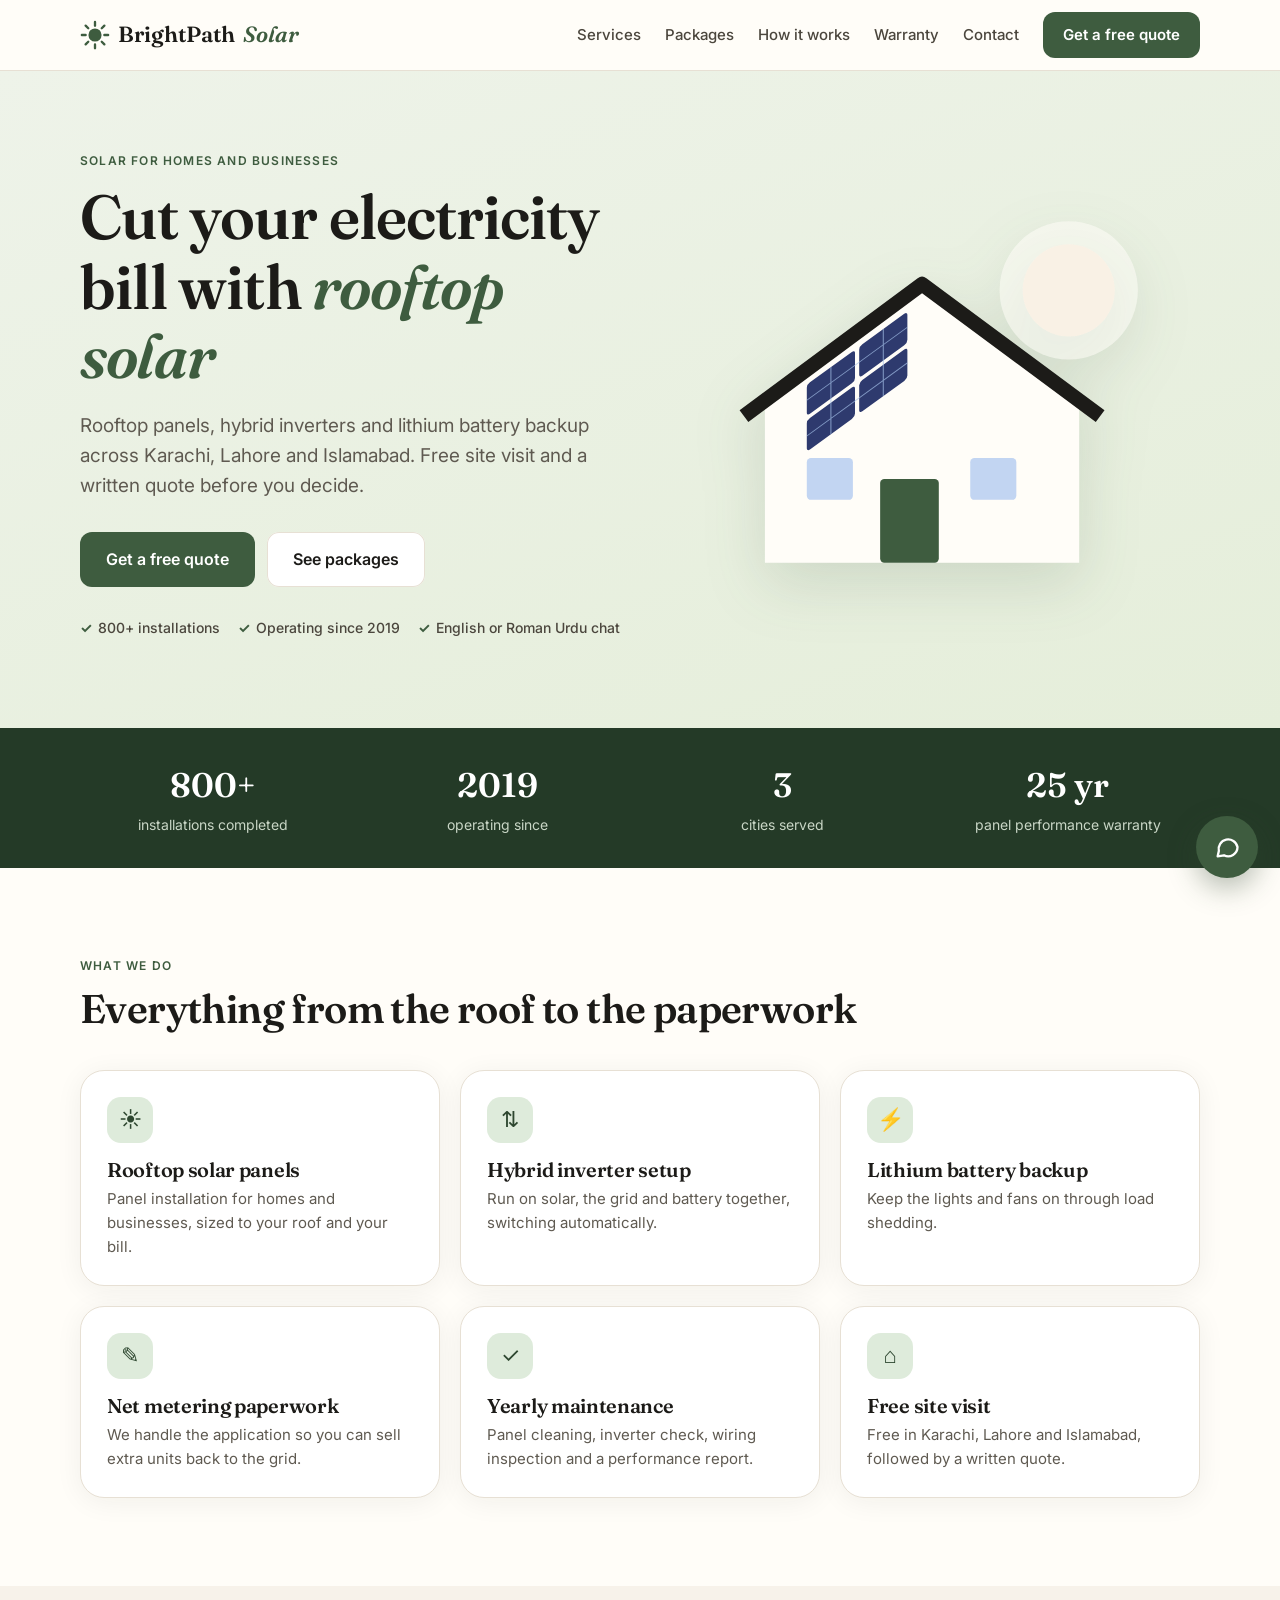
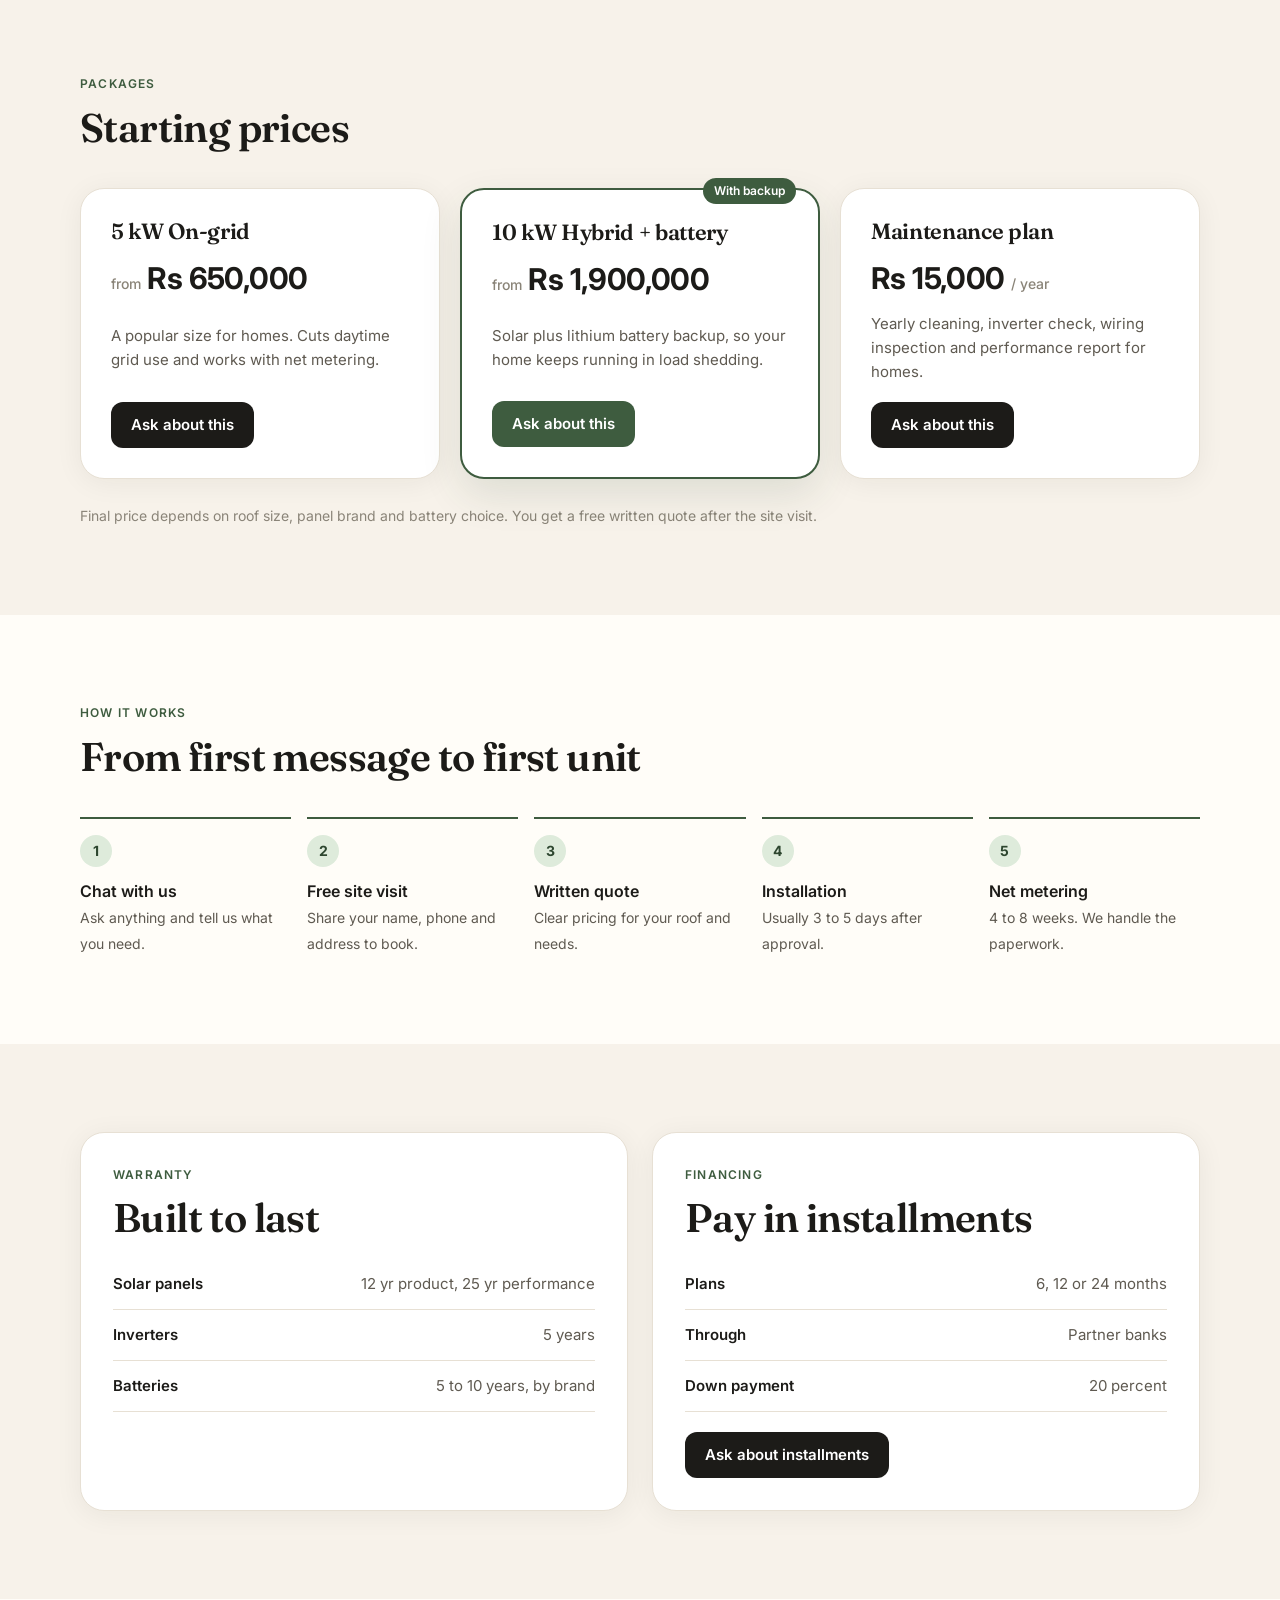
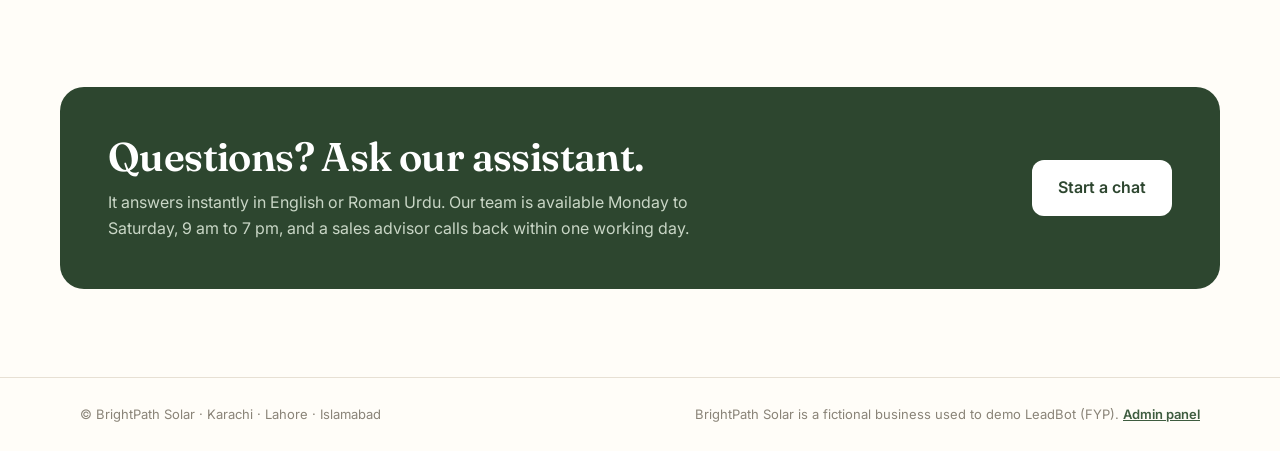
==== static/index.html @ 7b21ed4f "LeadBot: AI lead-qualification chatbot (FYP) Demo website with an embeddable chat widget, knowledge-" ====
<!doctype html>
<html lang="en">
<head>
  <meta charset="utf-8">
  <meta name="viewport" content="width=device-width, initial-scale=1">
  <title>BrightPath Solar | Rooftop solar in Karachi, Lahore and Islamabad</title>
  <link rel="preconnect" href="https://fonts.googleapis.com">
  <link rel="preconnect" href="https://fonts.gstatic.com" crossorigin>
  <link rel="stylesheet" href="https://fonts.googleapis.com/css2?family=Fraunces:ital,opsz,wght@0,9..144,500;0,9..144,600;1,9..144,400;1,9..144,500;1,9..144,600&family=Inter:wght@400;500;600;700&display=swap">
  <link rel="stylesheet" href="/static/site.css">
</head>
<body>
  <!-- Prices, warranties and policies on this page match kb/business.md, the knowledge base the chatbot answers from. -->
  <header class="nav">
    <div class="wrap nav-in">
      <a class="logo" href="#top">
        <svg viewBox="0 0 32 32" aria-hidden="true"><circle cx="16" cy="16" r="7" fill="#3E5C3F"/><g stroke="#3E5C3F" stroke-width="2.5" stroke-linecap="round"><path d="M16 2v4M16 26v4M2 16h4M26 16h4M6 6l2.8 2.8M23.2 23.2 26 26M6 26l2.8-2.8M23.2 8.8 26 6"/></g></svg>
        BrightPath <span>Solar</span>
      </a>
      <nav class="links">
        <a href="#services">Services</a>
        <a href="#packages">Packages</a>
        <a href="#process">How it works</a>
        <a href="#warranty">Warranty</a>
        <a href="#contact">Contact</a>
      </nav>
      <button class="btn btn-sun" data-chat>Get a free quote</button>
    </div>
  </header>

  <section class="hero" id="top">
    <div class="wrap hero-in">
      <div>
        <p class="eyebrow">Solar for homes and businesses</p>
        <h1>Cut your electricity bill with <em>rooftop solar</em></h1>
        <p class="lead">Rooftop panels, hybrid inverters and lithium battery backup across Karachi, Lahore and Islamabad. Free site visit and a written quote before you decide.</p>
        <div class="cta">
          <button class="btn btn-sun btn-lg" data-chat="I'd like a free quote for solar">Get a free quote</button>
          <a class="btn btn-ghost btn-lg" href="#packages">See packages</a>
        </div>
        <ul class="trust">
          <li>800+ installations</li>
          <li>Operating since 2019</li>
          <li>English or Roman Urdu chat</li>
        </ul>
      </div>
      <svg class="hero-art" viewBox="0 0 420 340" aria-hidden="true">
        <circle cx="330" cy="70" r="44" fill="#F2E3CF"/>
        <circle cx="330" cy="70" r="66" fill="#FFFDF8" opacity=".55"/>
        <path d="M40 330V180l150-110 150 110v150z" fill="#FFFDF8"/>
        <path d="M20 190 190 64l170 126" fill="none" stroke="#1C1B18" stroke-width="14" stroke-linejoin="round"/>
        <g transform="translate(80 160) skewY(-36)" fill="#2E3A6E">
          <rect width="46" height="30" rx="3"/><rect x="50" width="46" height="30" rx="3"/>
          <rect y="34" width="46" height="30" rx="3"/><rect x="50" y="34" width="46" height="30" rx="3"/>
        </g>
        <g transform="translate(80 160) skewY(-36)" stroke="#A5C1E8" stroke-width="1" opacity=".7">
          <path d="M23 0v64M73 0v64M0 15h96M0 49h96"/>
        </g>
        <rect x="150" y="250" width="56" height="80" rx="4" fill="#3E5C3F"/>
        <rect x="80" y="230" width="44" height="40" rx="4" fill="#C2D5F2"/>
        <rect x="236" y="230" width="44" height="40" rx="4" fill="#C2D5F2"/>
      </svg>
    </div>
  </section>

  <section class="stats">
    <div class="wrap stats-in">
      <div><b>800+</b><span>installations completed</span></div>
      <div><b>2019</b><span>operating since</span></div>
      <div><b>3</b><span>cities served</span></div>
      <div><b>25 yr</b><span>panel performance warranty</span></div>
    </div>
  </section>

  <section id="services" class="section">
    <div class="wrap">
      <p class="eyebrow">What we do</p>
      <h2>Everything from the roof to the paperwork</h2>
      <div class="grid3">
        <article class="card"><div class="ico">&#9728;</div><h3>Rooftop solar panels</h3><p>Panel installation for homes and businesses, sized to your roof and your bill.</p></article>
        <article class="card"><div class="ico">&#8645;</div><h3>Hybrid inverter setup</h3><p>Run on solar, the grid and battery together, switching automatically.</p></article>
        <article class="card"><div class="ico">&#9889;</div><h3>Lithium battery backup</h3><p>Keep the lights and fans on through load shedding.</p></article>
        <article class="card"><div class="ico">&#9998;</div><h3>Net metering paperwork</h3><p>We handle the application so you can sell extra units back to the grid.</p></article>
        <article class="card"><div class="ico">&#10003;</div><h3>Yearly maintenance</h3><p>Panel cleaning, inverter check, wiring inspection and a performance report.</p></article>
        <article class="card"><div class="ico">&#8962;</div><h3>Free site visit</h3><p>Free in Karachi, Lahore and Islamabad, followed by a written quote.</p></article>
      </div>
    </div>
  </section>

  <section id="packages" class="section alt">
    <div class="wrap">
      <p class="eyebrow">Packages</p>
      <h2>Starting prices</h2>
      <div class="grid3">
        <article class="price">
          <h3>5 kW On-grid</h3>
          <p class="amt"><small>from</small> Rs 650,000</p>
          <p>A popular size for homes. Cuts daytime grid use and works with net metering.</p>
          <button class="btn btn-dark" data-chat="How much is a 5 kW on-grid system?">Ask about this</button>
        </article>
        <article class="price featured">
          <span class="tag">With backup</span>
          <h3>10 kW Hybrid + battery</h3>
          <p class="amt"><small>from</small> Rs 1,900,000</p>
          <p>Solar plus lithium battery backup, so your home keeps running in load shedding.</p>
          <button class="btn btn-sun" data-chat="Tell me about the 10 kW hybrid system with battery">Ask about this</button>
        </article>
        <article class="price">
          <h3>Maintenance plan</h3>
          <p class="amt">Rs 15,000 <small>/ year</small></p>
          <p>Yearly cleaning, inverter check, wiring inspection and performance report for homes.</p>
          <button class="btn btn-dark" data-chat="What does the yearly maintenance plan include?">Ask about this</button>
        </article>
      </div>
      <p class="fine">Final price depends on roof size, panel brand and battery choice. You get a free written quote after the site visit.</p>
    </div>
  </section>

  <section id="process" class="section">
    <div class="wrap">
      <p class="eyebrow">How it works</p>
      <h2>From first message to first unit</h2>
      <ol class="steps">
        <li><b>Chat with us</b><span>Ask anything and tell us what you need.</span></li>
        <li><b>Free site visit</b><span>Share your name, phone and address to book.</span></li>
        <li><b>Written quote</b><span>Clear pricing for your roof and needs.</span></li>
        <li><b>Installation</b><span>Usually 3 to 5 days after approval.</span></li>
        <li><b>Net metering</b><span>4 to 8 weeks. We handle the paperwork.</span></li>
      </ol>
    </div>
  </section>

  <section id="warranty" class="section alt">
    <div class="wrap two">
      <div class="panel">
        <p class="eyebrow">Warranty</p>
        <h2>Built to last</h2>
        <ul class="list">
          <li><b>Solar panels</b><span>12 yr product, 25 yr performance</span></li>
          <li><b>Inverters</b><span>5 years</span></li>
          <li><b>Batteries</b><span>5 to 10 years, by brand</span></li>
        </ul>
      </div>
      <div class="panel">
        <p class="eyebrow">Financing</p>
        <h2>Pay in installments</h2>
        <ul class="list">
          <li><b>Plans</b><span>6, 12 or 24 months</span></li>
          <li><b>Through</b><span>Partner banks</span></li>
          <li><b>Down payment</b><span>20 percent</span></li>
        </ul>
        <button class="btn btn-dark" data-chat="Do you offer installments?">Ask about installments</button>
      </div>
    </div>
  </section>

  <section id="contact" class="section">
    <div class="wrap banner">
      <div>
        <h2>Questions? Ask our assistant.</h2>
        <p>It answers instantly in English or Roman Urdu. Our team is available Monday to Saturday, 9 am to 7 pm, and a sales advisor calls back within one working day.</p>
      </div>
      <button class="btn btn-sun btn-lg" data-chat>Start a chat</button>
    </div>
  </section>

  <footer class="foot">
    <div class="wrap foot-in">
      <span>&copy; BrightPath Solar &middot; Karachi &middot; Lahore &middot; Islamabad</span>
      <span>BrightPath Solar is a fictional business used to demo LeadBot (FYP). <a href="/admin">Admin panel</a></span>
    </div>
  </footer>

  <script src="/static/widget.js" data-title="BrightPath Assistant" defer></script>
  <script>
    // Any button with data-chat opens the chatbot (and sends its text, if it has one)
    document.querySelectorAll("[data-chat]").forEach(b => b.addEventListener("click", () => {
      if (window.LeadBot) window.LeadBot.open(b.dataset.chat || "");
    }));
  </script>
</body>
</html>
---- static/site.css ----
/* BrightPath Solar demo website. Fonts: Fraunces (headings) + Inter (body), falling back to
   Georgia / system fonts if offline, so the page always renders. */
:root {
  --ink: #1C1B18; --ink-2: #4B463D; --text: #5F5A51; --muted: #8A8478;
  --line: #E7E0D4; --page: #FFFDF8; --alt: #F7F2EA; --card: #FFFFFF;
  --green: #3E5C3F; --green-d: #2D462F; --green-dk: #243A27; --green-tint: #DEEBDB; --green-tint-2: #E8F0E4;
  --sand: #F2E3CF; --brown: #7A5A2A;
  --radius-card: 24px; --shadow: 0 4px 28px rgba(31, 35, 25, .06);
  --font-display: "Fraunces", Georgia, serif;
  --font-body: "Inter", -apple-system, BlinkMacSystemFont, "Segoe UI", sans-serif;
}
* { box-sizing: border-box; }
html { scroll-behavior: smooth; }
body { margin: 0; font-family: var(--font-body); color: var(--ink); background: var(--page); line-height: 1.6; -webkit-font-smoothing: antialiased; }
h1, h2, h3, h4 { font-family: var(--font-display); font-weight: 600; line-height: 1.12; margin: 0; letter-spacing: -.015em; }
em { font-family: var(--font-display); font-style: italic; font-weight: 600; }
a { color: inherit; }
.wrap { max-width: 1160px; margin: 0 auto; padding: 0 20px; }

/* buttons */
.btn { display: inline-block; border: 0; border-radius: 12px; padding: 11px 20px; font: inherit; font-weight: 600; font-size: 15px; cursor: pointer; text-decoration: none; transition: background .15s, transform .15s, box-shadow .15s; }
.btn:hover { transform: translateY(-1px); }
.btn-lg { padding: 15px 26px; font-size: 16px; }
.btn-sun { background: var(--green); color: #fff; }
.btn-sun:hover { background: var(--green-d); }
.btn-dark { background: var(--ink); color: #fff; }
.btn-dark:hover { background: #23221E; }
.btn-ghost { background: var(--card); color: var(--ink); box-shadow: inset 0 0 0 1px var(--line); }
.btn-ghost:hover { box-shadow: inset 0 0 0 1px var(--green); }

/* nav */
.nav { position: sticky; top: 0; z-index: 10; background: rgba(255, 253, 248, .92); backdrop-filter: blur(8px); border-bottom: 1px solid var(--line); }
.nav-in { display: flex; align-items: center; gap: 24px; height: 70px; }
.logo { display: flex; align-items: center; gap: 8px; font-family: var(--font-display); font-weight: 600; font-size: 22px; text-decoration: none; }
.logo svg { width: 30px; height: 30px; }
.logo span { color: var(--green); font-style: italic; }
.links { display: flex; gap: 24px; margin-left: auto; font-size: 15px; font-weight: 500; }
.links a { text-decoration: none; color: var(--ink-2); }
.links a:hover { color: var(--green); }

/* hero */
.hero { background: linear-gradient(160deg, #EEF3E9 0%, #E5EEDA 100%); padding: 80px 0 88px; }
.hero-in { display: grid; grid-template-columns: 1.1fr 1fr; gap: 40px; align-items: center; }
.eyebrow { font-family: var(--font-body); text-transform: uppercase; letter-spacing: .1em; font-size: 12px; font-weight: 600; color: var(--green); margin: 0 0 12px; }
.hero h1 { font-size: clamp(38px, 5.4vw, 62px); }
.hero h1 em { color: var(--green); }
.lead { font-size: 19px; color: var(--text); margin: 20px 0 30px; max-width: 34em; }
.cta { display: flex; gap: 12px; flex-wrap: wrap; }
.trust { list-style: none; padding: 0; margin: 30px 0 0; display: flex; gap: 18px; flex-wrap: wrap; font-size: 14px; font-weight: 500; color: var(--ink-2); }
.trust li::before { content: "\2713"; color: var(--green); font-weight: 700; margin-right: 6px; }
.hero-art { width: 100%; max-width: 440px; justify-self: center; filter: drop-shadow(0 20px 30px rgba(45, 70, 47, .14)); }

/* stats strip */
.stats { background: var(--green-dk); color: #fff; }
.stats-in { display: grid; grid-template-columns: repeat(4, 1fr); gap: 20px; padding-top: 30px; padding-bottom: 30px; text-align: center; }
.stats b { display: block; font-family: var(--font-display); font-weight: 600; font-size: 34px; color: #fff; }
.stats span { font-size: 14px; color: #C9D6C6; }

/* sections */
.section { padding: 88px 0; }
.section.alt { background: var(--alt); }
.section h2 { font-size: clamp(28px, 3.6vw, 40px); margin-bottom: 38px; }
.grid3 { display: grid; grid-template-columns: repeat(3, 1fr); gap: 20px; }
.card { border: 1px solid var(--line); border-radius: var(--radius-card); padding: 26px; background: var(--card); box-shadow: var(--shadow); }
.card h3 { font-size: 20px; margin: 16px 0 6px; }
.card p { margin: 0; color: var(--text); font-size: 15px; }
.ico { width: 46px; height: 46px; border-radius: 14px; background: var(--green-tint); color: var(--green-d); display: grid; place-items: center; font-size: 22px; }

/* packages */
.price { position: relative; background: var(--card); border: 1px solid var(--line); border-radius: var(--radius-card); padding: 30px; display: flex; flex-direction: column; gap: 10px; box-shadow: var(--shadow); }
.price.featured { border: 2px solid var(--green); box-shadow: 0 16px 40px rgba(45, 70, 47, .12); }
.price h3 { font-size: 22px; }
.price .amt { font-family: var(--font-body); font-size: 30px; font-weight: 700; margin: 0; letter-spacing: -.02em; color: var(--ink); }
.price .amt small { font-size: 14px; font-weight: 500; color: var(--muted); letter-spacing: 0; }
.price p { margin: 0; color: var(--text); font-size: 15px; flex: 1; }
.price .btn { align-self: flex-start; margin-top: 8px; }
.tag { position: absolute; top: -12px; right: 22px; background: var(--green); color: #fff; font-size: 12px; font-weight: 600; padding: 3px 11px; border-radius: 99px; }
.fine { color: var(--muted); font-size: 14px; margin: 26px 0 0; }

/* steps */
.steps { list-style: none; padding: 0; margin: 0; display: grid; grid-template-columns: repeat(5, 1fr); gap: 16px; counter-reset: s; }
.steps li { counter-increment: s; border-top: 2px solid var(--green); padding-top: 16px; }
.steps li::before { content: counter(s); display: grid; place-items: center; width: 32px; height: 32px; border-radius: 50%; background: var(--green-tint); color: var(--green-d); font-weight: 700; font-size: 14px; margin-bottom: 12px; }
.steps b { display: block; font-size: 16px; font-weight: 600; }
.steps span { color: var(--text); font-size: 14px; }

/* warranty + financing */
.two { display: grid; grid-template-columns: 1fr 1fr; gap: 24px; }
.panel { background: var(--card); border: 1px solid var(--line); border-radius: var(--radius-card); padding: 32px; box-shadow: var(--shadow); }
.panel h2 { margin-bottom: 18px; }
.list { list-style: none; padding: 0; margin: 0 0 20px; }
.list li { display: flex; justify-content: space-between; gap: 12px; padding: 13px 0; border-bottom: 1px solid var(--line); font-size: 15px; }
.list li b { font-weight: 600; }
.list li span { color: var(--text); text-align: right; }

/* contact banner */
.banner { background: var(--green-d); color: #fff; border-radius: var(--radius-card); padding: 48px; display: flex; align-items: center; justify-content: space-between; gap: 28px; }
.banner h2 { margin-bottom: 10px; color: #fff; }
.banner p { margin: 0; color: #C9D6C6; max-width: 40em; }
.banner .btn-sun { background: #fff; color: var(--green-d); }
.banner .btn-sun:hover { background: var(--green-tint); }

.foot { border-top: 1px solid var(--line); padding: 26px 0; font-size: 13px; color: var(--muted); }
.foot-in { display: flex; justify-content: space-between; gap: 12px; flex-wrap: wrap; }
.foot a { color: var(--green); font-weight: 600; }

/* tablet */
@media (max-width: 900px) {
  .links { display: none; }
  .nav-in .btn { margin-left: auto; }
  .hero-in, .two { grid-template-columns: 1fr; }
  .hero-art { max-width: 320px; }
  .grid3 { grid-template-columns: 1fr 1fr; }
  .steps { grid-template-columns: 1fr 1fr; }
  .stats-in { grid-template-columns: repeat(2, 1fr); }
}
/* phone */
@media (max-width: 600px) {
  .hero { padding: 48px 0 56px; }
  .section { padding: 60px 0; }
  .grid3, .steps { grid-template-columns: 1fr; }
  .banner { flex-direction: column; align-items: flex-start; padding: 30px; }
  .nav-in .btn { padding: 8px 12px; font-size: 14px; }
  .logo { font-size: 19px; }
}
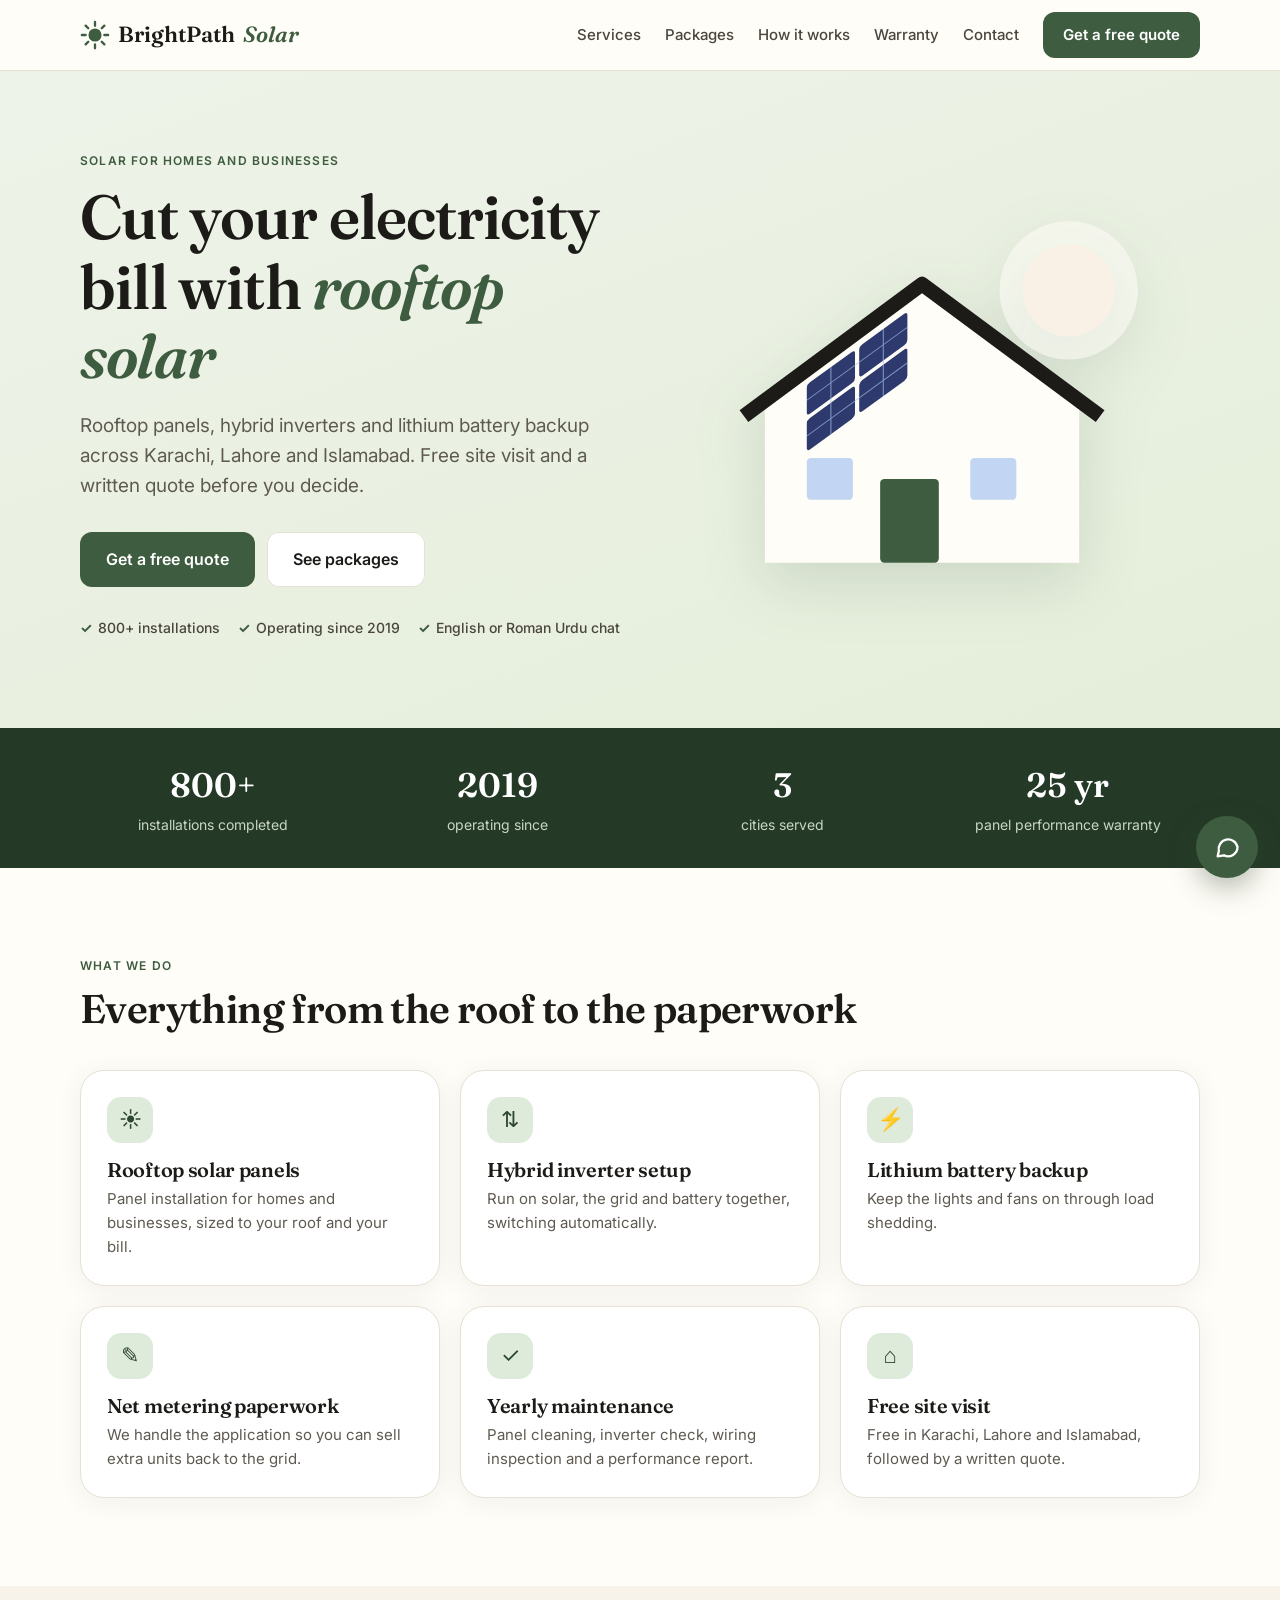
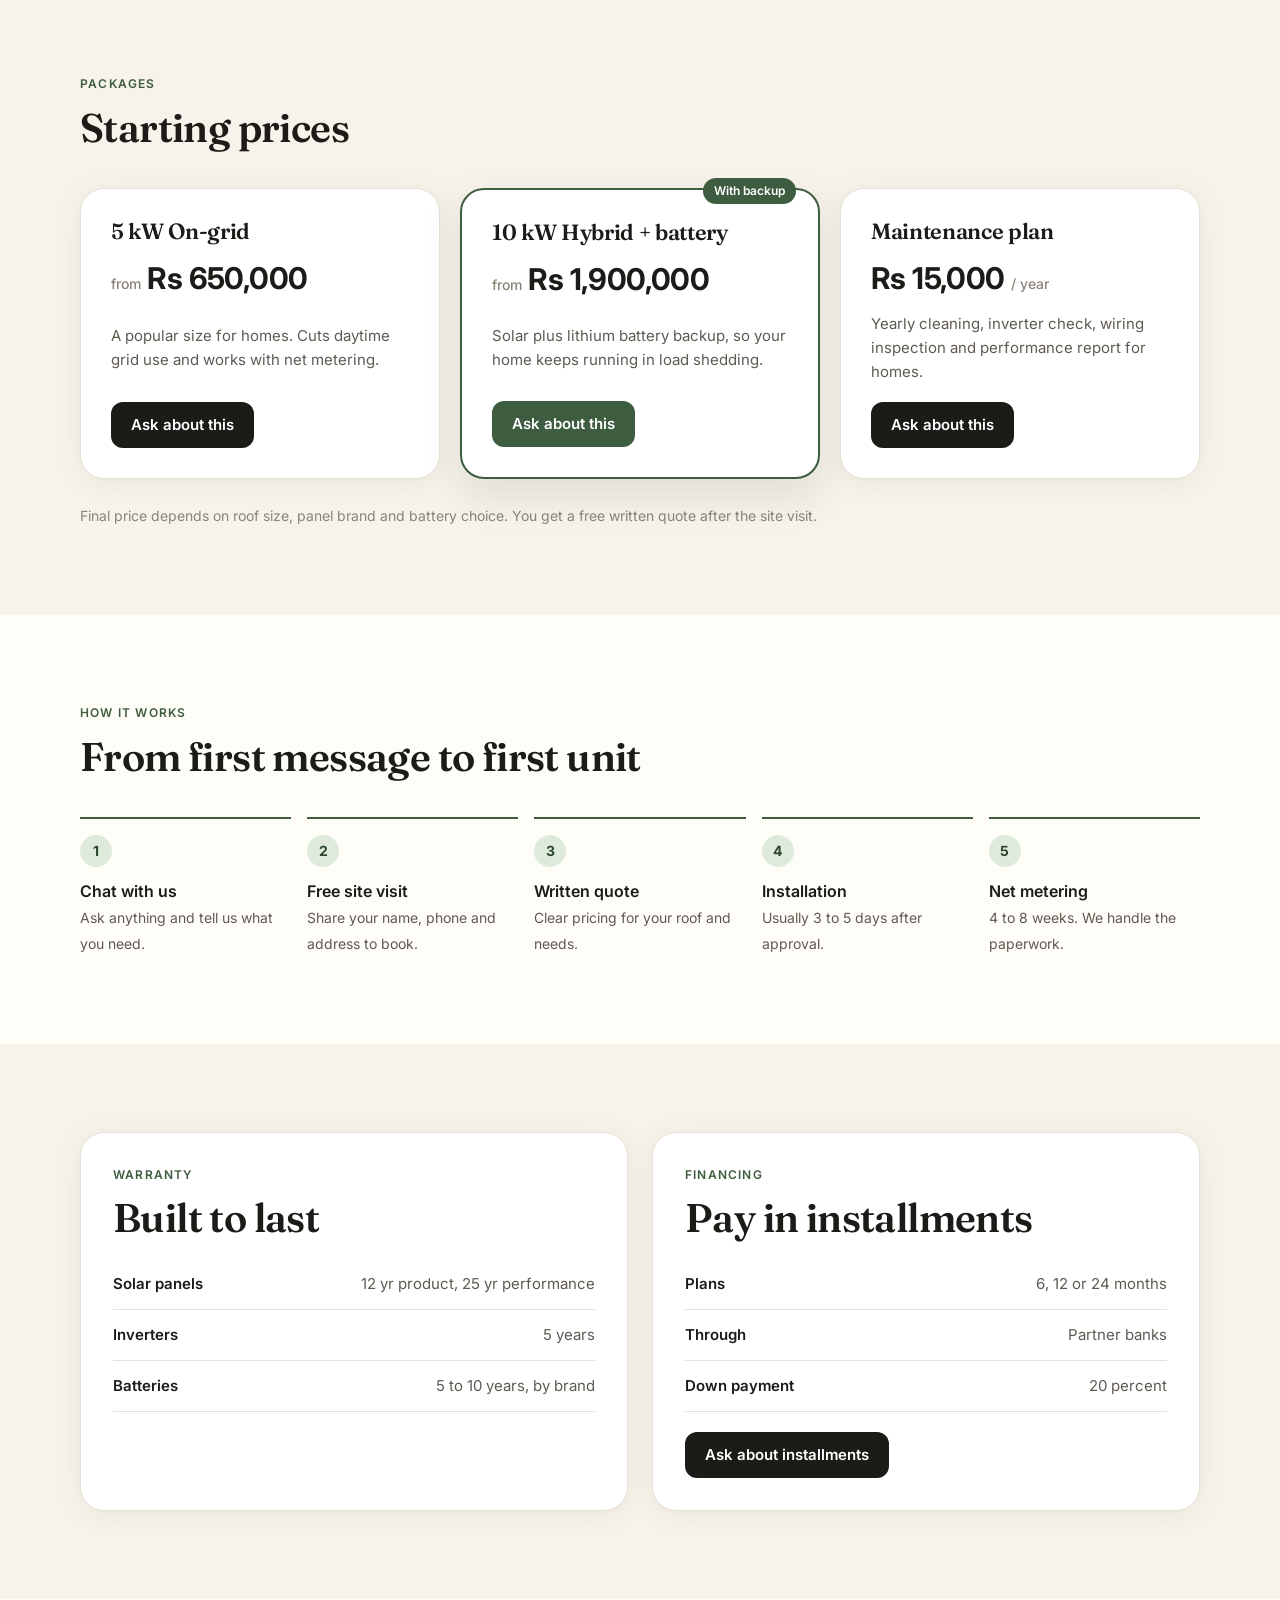
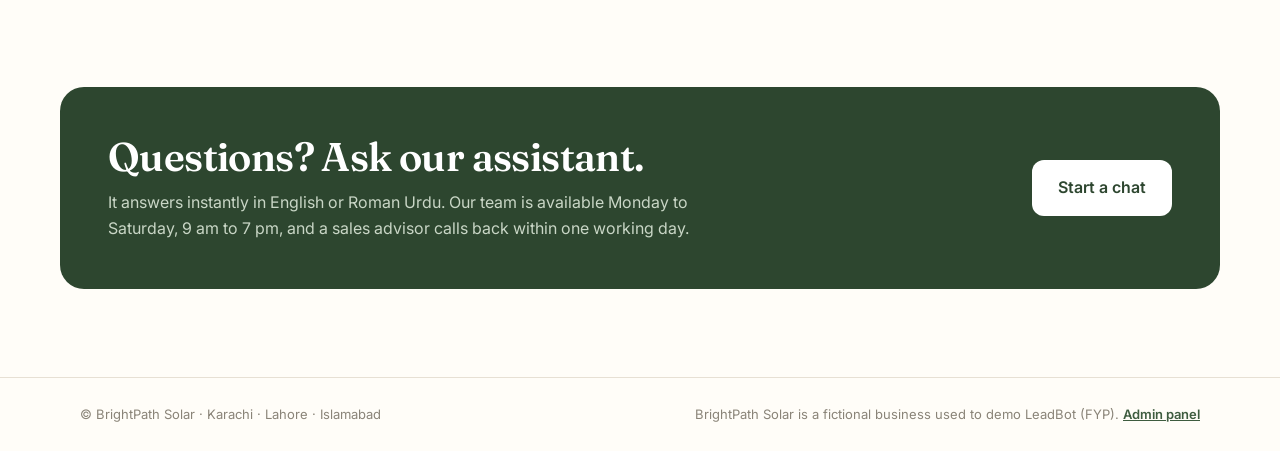
==== commit 6dea68d0: "Add styled report PDF and serve Fraunces + Inter locally report/build_report.py turns report/report." ====
--- a/static/index.html
+++ b/static/index.html
@@ -4,9 +4,7 @@
   <meta charset="utf-8">
   <meta name="viewport" content="width=device-width, initial-scale=1">
   <title>BrightPath Solar | Rooftop solar in Karachi, Lahore and Islamabad</title>
-  <link rel="preconnect" href="https://fonts.googleapis.com">
-  <link rel="preconnect" href="https://fonts.gstatic.com" crossorigin>
-  <link rel="stylesheet" href="https://fonts.googleapis.com/css2?family=Fraunces:ital,opsz,wght@0,9..144,500;0,9..144,600;1,9..144,400;1,9..144,500;1,9..144,600&family=Inter:wght@400;500;600;700&display=swap">
+  <link rel="stylesheet" href="/static/fonts/fonts.css">
   <link rel="stylesheet" href="/static/site.css">
 </head>
 <body>
--- a/static/fonts/fonts.css
+++ b/static/fonts/fonts.css
@@ -0,0 +1,25 @@
+/* Local copies of Fraunces and Inter (SIL Open Font License, see the OFL files here), so every
+   page shows the right fonts with no internet. Variable fonts: one file covers every weight. */
+@font-face {
+  font-family: "Inter";
+  src: url("/static/fonts/Inter-Variable.ttf") format("truetype");
+  font-weight: 100 900;
+  font-style: normal;
+  font-display: swap;
+}
+@font-face {
+  font-family: "Fraunces";
+  src: url("/static/fonts/Fraunces-Variable.ttf") format("truetype");
+  font-weight: 100 900;
+  font-style: normal;
+  font-display: swap;
+}
+@font-face {
+  font-family: "Fraunces";
+  src: url("/static/fonts/Fraunces-Italic-Variable.ttf") format("truetype");
+  font-weight: 100 900;
+  font-style: italic;
+  font-display: swap;
+}
+/* Fraunces has a "wonky" axis that swaps in quirky letter shapes (mostly in italics); keep the standard shapes. */
+*, *::before, *::after { font-variation-settings: "WONK" 0 !important; }
